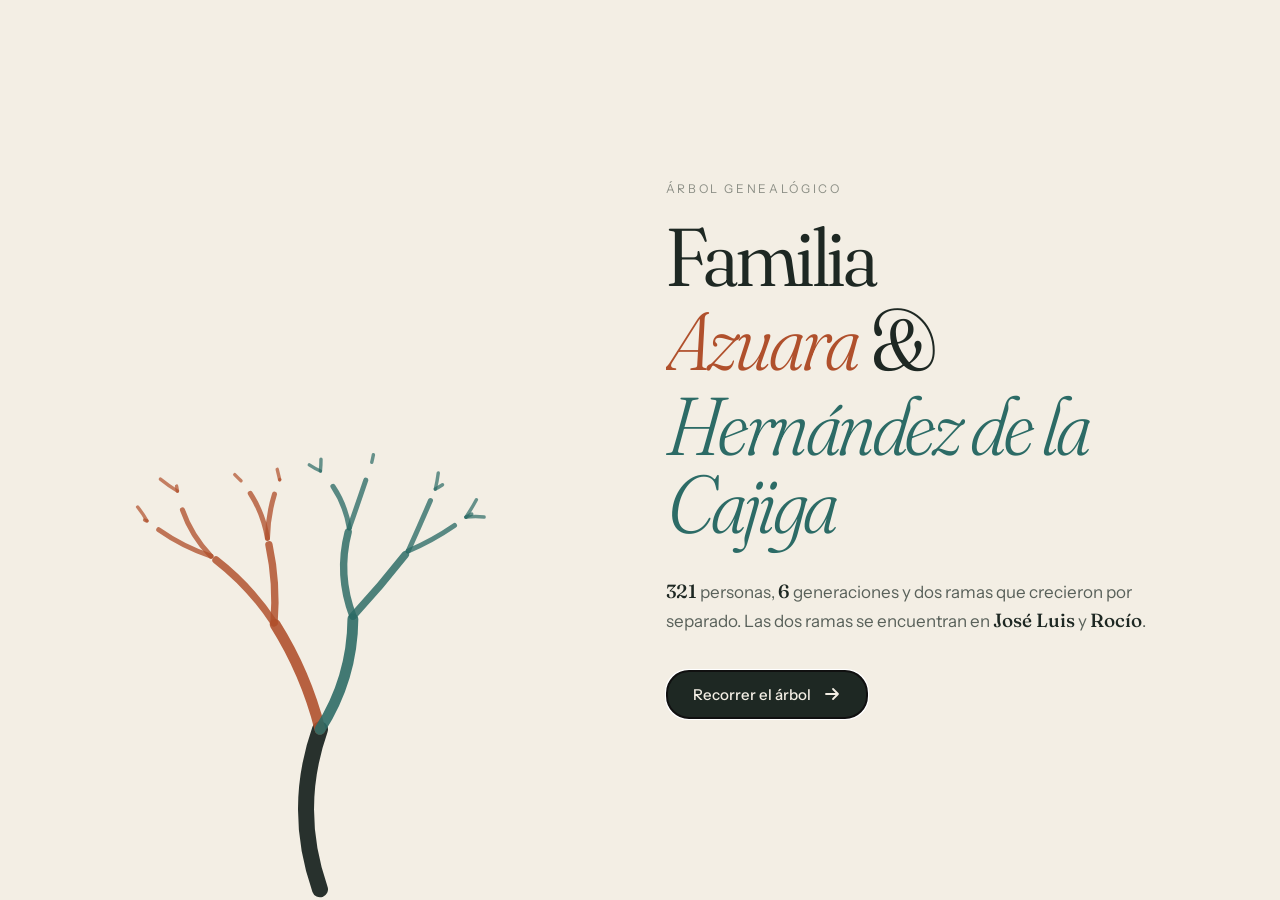
==== sin-fotos.html @ a9034e9d "Primera versión del árbol genealógico (con y sin fotos) Co-Authored-By: Claude Opus 5.5 <noreply@ant" ====
<!doctype html>
<html lang="es">
<head>
<meta charset="utf-8">
<meta name="viewport" content="width=device-width, initial-scale=1, viewport-fit=cover">
<title>Familia Azuara · Hernández de la Cajiga</title>
<meta name="robots" content="noindex, nofollow">
<meta name="description" content="Árbol genealógico de la familia Azuara y Hernández de la Cajiga.">
<link rel="preconnect" href="https://fonts.googleapis.com">
<link rel="preconnect" href="https://fonts.gstatic.com" crossorigin>
<link href="https://fonts.googleapis.com/css2?family=Fraunces:ital,opsz,wght,SOFT@0,9..144,300..700,50;1,9..144,300..600,50&family=Instrument+Sans:wght@400;500;600&display=swap" rel="stylesheet">
<link rel="stylesheet" href="assets/arbol.css">
</head>
<!-- data-modo: "sin-fotos" usa placas tipográficas, sin espacio para foto.
     data-datos: ruta al JSON de la familia. -->
<body data-modo="sin-fotos" data-datos="datos/familia.json">
<div id="app"></div>
<script src="assets/vendor/d3-7.9.0.min.js"></script>
<script src="assets/arbol.js"></script>
</body>
</html>
---- assets/arbol.css ----
/* Árbol genealógico · Familia Azuara · Hernández de la Cajiga */

:root {
  --papel: #f3eee4;
  --papel-2: #ebe4d6;
  --tarjeta: #fffdf8;
  --tarjeta-pareja: #f8f4ec;
  --borde: #e0d5c2;
  --tinta: #1e2823;
  --tinta-2: #59615a;
  --tinta-3: #8c8f86;
  --linea: #b3a68f;
  --azuara: #b0502c;
  --azuara-suave: #f1dccf;
  --hernandez: #2c6b66;
  --hernandez-suave: #d3e5e1;
  --oro: #b2852a;
  --sombra: 0 1px 0 rgba(60, 45, 20, .04), 0 6px 18px -8px rgba(60, 45, 20, .25);
  --serif: "Fraunces", "Iowan Old Style", Georgia, serif;
  --sans: "Instrument Sans", system-ui, -apple-system, "Segoe UI", sans-serif;
  --ease: cubic-bezier(.2, .7, .2, 1);
  color-scheme: light;
}

@media (prefers-color-scheme: dark) {
  :root:not([data-theme="light"]) {
    --papel: #121815;
    --papel-2: #18201c;
    --tarjeta: #1c2420;
    --tarjeta-pareja: #18201c;
    --borde: #2d3832;
    --tinta: #ece5d6;
    --tinta-2: #b0ab9e;
    --tinta-3: #7d7f76;
    --linea: #53605a;
    --azuara: #e28b64;
    --azuara-suave: #3a2a22;
    --hernandez: #72b8ae;
    --hernandez-suave: #1f3532;
    --oro: #d8ad57;
    --sombra: 0 1px 0 rgba(0, 0, 0, .2), 0 8px 20px -10px rgba(0, 0, 0, .7);
    color-scheme: dark;
  }
}
:root[data-theme="dark"] {
  --papel: #121815;
  --papel-2: #18201c;
  --tarjeta: #1c2420;
  --tarjeta-pareja: #18201c;
  --borde: #2d3832;
  --tinta: #ece5d6;
  --tinta-2: #b0ab9e;
  --tinta-3: #7d7f76;
  --linea: #53605a;
  --azuara: #e28b64;
  --azuara-suave: #3a2a22;
  --hernandez: #72b8ae;
  --hernandez-suave: #1f3532;
  --oro: #d8ad57;
  --sombra: 0 1px 0 rgba(0, 0, 0, .2), 0 8px 20px -10px rgba(0, 0, 0, .7);
  color-scheme: dark;
}

* { box-sizing: border-box; }
html, body { margin: 0; height: 100%; }
body {
  background: var(--papel);
  color: var(--tinta);
  font-family: var(--sans);
  font-size: 15px;
  overflow: hidden;
  -webkit-font-smoothing: antialiased;
  -webkit-tap-highlight-color: transparent;
}
button { font: inherit; color: inherit; }

/* grano de papel */
.grano {
  position: fixed; inset: 0; pointer-events: none; z-index: 1; opacity: .35;
  background-image: url("data:image/svg+xml;utf8,<svg xmlns='http://www.w3.org/2000/svg' width='180' height='180'><filter id='n'><feTurbulence type='fractalNoise' baseFrequency='.85' numOctaves='2' stitchTiles='stitch'/><feColorMatrix values='0 0 0 0 .45  0 0 0 0 .38  0 0 0 0 .28  0 0 0 .09 0'/></filter><rect width='100%' height='100%' filter='url(%23n)'/></svg>");
  mix-blend-mode: multiply;
}
@media (prefers-color-scheme: dark) { :root:not([data-theme="light"]) .grano { mix-blend-mode: screen; opacity: .12; } }
:root[data-theme="dark"] .grano { mix-blend-mode: screen; opacity: .12; }

/* ───────── lienzo ───────── */
#lienzo { position: fixed; inset: 0; width: 100%; height: 100%; display: block; touch-action: none; cursor: grab; z-index: 0; }
#lienzo:active { cursor: grabbing; }

.cabecera-rama .titulo { font-family: var(--serif); font-size: 64px; font-weight: 400; font-variation-settings: "opsz" 144, "SOFT" 50; fill: var(--tinta); letter-spacing: -.02em; }
.cabecera-rama .titulo tspan.cursiva { font-style: italic; font-weight: 300; }
.cabecera-rama .sub { font-family: var(--sans); font-size: 15px; letter-spacing: .14em; text-transform: uppercase; fill: var(--tinta-3); }
.cabecera-rama .regla { stroke-width: 3; }
.cabecera-rama.azuara .regla { stroke: var(--azuara); }
.cabecera-rama.hernandez .regla { stroke: var(--hernandez); }

.enlace, .lazo, .puente { vector-effect: non-scaling-stroke; }
.enlace { fill: none; stroke: var(--linea); stroke-width: 1.6; stroke-linecap: round; transition: stroke .3s, stroke-width .3s, opacity .35s; }
.lazo { fill: none; stroke: var(--linea); stroke-width: 1.4; stroke-dasharray: 2 4; stroke-linecap: round; transition: opacity .35s; }
.puente { fill: none; stroke: var(--oro); stroke-width: 1.6; stroke-dasharray: 1 7; stroke-linecap: round; opacity: .32; transition: opacity .35s, stroke-width .3s; }
.puente.principal { stroke-width: 3; stroke-dasharray: 2 8; opacity: .9; }

.nudo { cursor: pointer; }
.nudo circle.base { fill: var(--papel); stroke: var(--linea); stroke-width: 1.6; transition: fill .2s, stroke .2s, r .2s; }
.nudo:hover circle.base { fill: var(--tinta); stroke: var(--tinta); }
.nudo text { font-family: var(--sans); font-size: 10px; font-weight: 600; fill: var(--tinta-2); text-anchor: middle; dominant-baseline: central; pointer-events: none; }
.nudo:hover text { fill: var(--papel); }
.nudo.cerrado circle.base { fill: var(--tinta); stroke: var(--tinta); }
.nudo.cerrado text { fill: var(--papel); }
.nudo .hit { fill: transparent; }
.nudo.fantasma circle.base { stroke: var(--oro); stroke-dasharray: 2 2; }
.nudo.fantasma text { fill: var(--oro); font-size: 11px; }
.nudo.fantasma:hover circle.base { fill: var(--oro); stroke: var(--oro); }
.nudo.fantasma:hover text { fill: var(--papel); }

.tarjeta { cursor: pointer; transition: opacity .35s var(--ease); }
.tarjeta .fondo { fill: var(--tarjeta); stroke: var(--borde); stroke-width: 1; transition: stroke .25s, fill .25s; filter: drop-shadow(0 4px 8px rgba(70, 50, 20, .08)); }
.tarjeta.pareja .fondo { fill: var(--tarjeta-pareja); stroke-dasharray: 3 3; }
.tarjeta .riel { transition: height .3s; }
.tarjeta.azuara .riel { fill: var(--azuara); }
.tarjeta.hernandez .riel { fill: var(--hernandez); }
.tarjeta.pareja .riel { fill: var(--linea); }
.tarjeta .nombre { font-family: var(--serif); font-size: 15.5px; font-weight: 450; font-variation-settings: "opsz" 24, "SOFT" 50; fill: var(--tinta); }
.tarjeta .apellidos { font-family: var(--sans); font-size: 10.5px; font-weight: 500; letter-spacing: .09em; text-transform: uppercase; fill: var(--tinta-2); transition: opacity .3s; }
.tarjeta.pareja .nombre { font-size: 14.5px; fill: var(--tinta-2); }
.tarjeta:hover .fondo { stroke: var(--tinta-2); }
.tarjeta.elegida .fondo { stroke: var(--tinta); stroke-width: 2; stroke-dasharray: none; }
.tarjeta .foto-hueco { fill: var(--papel-2); stroke: var(--borde); stroke-dasharray: 2 3; }
.tarjeta.azuara .foto-hueco { fill: var(--azuara-suave); }
.tarjeta.hernandez .foto-hueco { fill: var(--hernandez-suave); }
.tarjeta .iniciales { font-family: var(--serif); font-style: italic; font-size: 15px; fill: var(--tinta-2); text-anchor: middle; dominant-baseline: central; }
.tarjeta .foto-aro { fill: none; stroke: var(--tarjeta); stroke-width: 2; }
.tarjeta .pulso { fill: none; stroke: var(--oro); stroke-width: 2; opacity: 0; pointer-events: none; transform-box: fill-box; transform-origin: center; }
.tarjeta.pulsando .pulso { animation: pulso 1.6s var(--ease) 2; }
@keyframes pulso { 0% { opacity: .9; transform: scale(1); } 100% { opacity: 0; transform: scale(1.18, 1.6); } }

.grupo .fondo { fill: none; stroke: var(--linea); stroke-dasharray: 2 4; }
.grupo text { font-family: var(--serif); font-style: italic; font-size: 14px; fill: var(--tinta-2); }
.grupo .nota { font-family: var(--sans); font-style: normal; font-size: 10px; letter-spacing: .08em; text-transform: uppercase; fill: var(--tinta-3); }

/* enfoque: atenuar lo que no es parte del linaje */
svg.enfoque .tarjeta:not(.linaje), svg.enfoque .grupo { opacity: .16; }
svg.enfoque .enlace:not(.linaje), svg.enfoque .lazo:not(.linaje) { opacity: .12; }
svg.enfoque .enlace.linaje { stroke: var(--tinta); stroke-width: 2.2; }
svg.enfoque .puente:not(.linaje) { opacity: .1; }
svg.enfoque .puente.linaje { opacity: 1; stroke-width: 2.4; }
svg.enfoque .nudo:not(.linaje) { opacity: .2; }
svg.lejos .apellidos { opacity: 0; }

/* ───────── barra superior ───────── */
.barra {
  position: fixed; z-index: 10; top: 0; left: 0; right: 0;
  display: flex; align-items: center; gap: 18px;
  padding: max(14px, env(safe-area-inset-top)) 22px 14px;
  pointer-events: none;
}
.barra > * { pointer-events: auto; }
.barra::before { content: ""; position: absolute; inset: 0 0 -28px; z-index: -1; pointer-events: none; background: linear-gradient(var(--papel) 35%, color-mix(in srgb, var(--papel) 0%, transparent)); }
.marca { display: flex; align-items: baseline; gap: 12px; text-decoration: none; color: inherit; white-space: nowrap; }
.marca .sello {
  font-family: var(--serif); font-style: italic; font-size: 19px; width: 40px; height: 40px; border-radius: 50%;
  display: grid; place-items: center; background: var(--tinta); color: var(--papel); align-self: center;
  font-variation-settings: "opsz" 40, "SOFT" 100;
}
.marca .texto { font-family: var(--serif); font-size: 19px; font-weight: 450; letter-spacing: -.01em; }
.marca .texto em { font-weight: 300; color: var(--tinta-2); }

.buscador { position: relative; margin-left: auto; width: min(360px, 40vw); }
.buscador input {
  width: 100%; height: 42px; border-radius: 21px; border: 1px solid var(--borde);
  background: color-mix(in srgb, var(--tarjeta) 88%, transparent); backdrop-filter: blur(10px); -webkit-backdrop-filter: blur(10px);
  padding: 0 16px 0 40px; font: 500 14.5px var(--sans); color: var(--tinta); outline: none;
  transition: border-color .2s, box-shadow .2s;
}
.buscador input::placeholder { color: var(--tinta-3); }
.buscador input:focus { border-color: var(--tinta-2); box-shadow: 0 0 0 4px color-mix(in srgb, var(--tinta) 8%, transparent); }
.buscador svg { position: absolute; z-index: 1; pointer-events: none; left: 14px; top: 13px; width: 16px; height: 16px; stroke: var(--tinta-3); fill: none; stroke-width: 2; }
.buscador kbd { position: absolute; right: 12px; top: 11px; font: 500 11px var(--sans); color: var(--tinta-3); border: 1px solid var(--borde); border-radius: 5px; padding: 1px 6px; }
.buscador input:focus + kbd, .buscador input:not(:placeholder-shown) + kbd { display: none; }
.resultados {
  position: absolute; top: 50px; left: 0; right: 0; margin: 0; padding: 6px; list-style: none;
  background: var(--tarjeta); border: 1px solid var(--borde); border-radius: 16px; box-shadow: var(--sombra);
  max-height: min(60vh, 440px); overflow: auto;
  opacity: 0; transform: translateY(-6px); pointer-events: none; transition: opacity .18s, transform .18s var(--ease);
}
.resultados.abierto { opacity: 1; transform: none; pointer-events: auto; }
.resultados li { display: flex; align-items: center; gap: 12px; padding: 9px 10px; border-radius: 10px; cursor: pointer; }
.resultados li[aria-selected="true"], .resultados li:hover { background: var(--papel-2); }
.resultados .punto { width: 8px; height: 8px; border-radius: 50%; flex: none; }
.resultados .n { font-family: var(--serif); font-size: 15.5px; }
.resultados .n mark { background: none; color: inherit; text-decoration: underline; text-decoration-color: var(--oro); text-decoration-thickness: 2px; text-underline-offset: 3px; }
.resultados .d { font-size: 12px; color: var(--tinta-3); margin-top: 1px; }
.resultados .vacio { color: var(--tinta-3); cursor: default; font-size: 14px; }

.ramas { display: flex; gap: 4px; padding: 4px; border-radius: 22px; border: 1px solid var(--borde); background: color-mix(in srgb, var(--tarjeta) 88%, transparent); backdrop-filter: blur(10px); -webkit-backdrop-filter: blur(10px); }
.ramas button { border: 0; background: none; padding: 7px 14px; border-radius: 18px; cursor: pointer; font-size: 13.5px; font-weight: 500; color: var(--tinta-2); display: flex; align-items: center; gap: 8px; transition: background .2s, color .2s; white-space: nowrap; }
.ramas button:hover { background: var(--papel-2); color: var(--tinta); }
.ramas .corto { display: none; }
.ramas button i { width: 8px; height: 8px; border-radius: 50%; display: inline-block; }

/* ───────── controles ───────── */
.controles { position: fixed; z-index: 10; left: 22px; bottom: max(22px, env(safe-area-inset-bottom)); display: flex; flex-direction: column; gap: 10px; align-items: flex-start; }
.zoom { display: flex; flex-direction: column; border: 1px solid var(--borde); border-radius: 14px; overflow: hidden; background: var(--tarjeta); box-shadow: var(--sombra); }
.zoom button { width: 42px; height: 40px; border: 0; background: none; cursor: pointer; display: grid; place-items: center; }
.zoom button + button { border-top: 1px solid var(--borde); }
.zoom button:hover { background: var(--papel-2); }
.zoom svg { width: 16px; height: 16px; stroke: var(--tinta); fill: none; stroke-width: 1.8; stroke-linecap: round; }
.leyenda { font-size: 12px; color: var(--tinta-2); display: grid; gap: 6px; padding: 12px 14px; border-radius: 14px; background: color-mix(in srgb, var(--tarjeta) 85%, transparent); border: 1px solid var(--borde); backdrop-filter: blur(8px); -webkit-backdrop-filter: blur(8px); }
.leyenda div { display: flex; align-items: center; gap: 10px; }
.leyenda svg { width: 28px; height: 10px; flex: none; }

.minimapa { position: fixed; z-index: 10; right: 22px; bottom: max(22px, env(safe-area-inset-bottom)); width: 200px; height: 130px; border-radius: 14px; border: 1px solid var(--borde); background: color-mix(in srgb, var(--tarjeta) 90%, transparent); box-shadow: var(--sombra); cursor: crosshair; transition: right .45s var(--ease), opacity .3s; }

.aviso {
  position: fixed; z-index: 12; left: 50%; bottom: max(26px, env(safe-area-inset-bottom)); transform: translate(-50%, 20px);
  background: var(--tinta); color: var(--papel); font-size: 13.5px; padding: 11px 18px; border-radius: 22px; opacity: 0;
  transition: opacity .4s, transform .5s var(--ease); pointer-events: none; white-space: nowrap; box-shadow: var(--sombra);
}
.aviso.visible { opacity: 1; transform: translate(-50%, 0); }

/* ───────── ficha (panel lateral) ───────── */
.ficha {
  position: fixed; z-index: 20; top: 72px; right: 12px; bottom: 12px; width: 384px;
  background: var(--tarjeta); border: 1px solid var(--borde); border-radius: 22px; box-shadow: 0 30px 60px -30px rgba(40, 30, 10, .45);
  transform: translateX(calc(100% + 30px)); transition: transform .55s var(--ease);
  display: flex; flex-direction: column; overflow: hidden;
}
.ficha.abierta { transform: none; }
body.ficha-abierta .minimapa { right: 420px; opacity: 0; pointer-events: none; }
.ficha .cerrar { position: absolute; top: 14px; right: 14px; width: 36px; height: 36px; border-radius: 50%; border: 1px solid var(--borde); background: var(--tarjeta); cursor: pointer; display: grid; place-items: center; z-index: 2; }
.ficha .cerrar:hover { background: var(--papel-2); }
.ficha .cerrar svg { width: 14px; height: 14px; stroke: var(--tinta); stroke-width: 2; stroke-linecap: round; }
.ficha .agarre { display: none; }
.ficha .contenido { overflow: auto; padding: 28px 26px 30px; flex: 1; }
.ficha .contenido > * { animation: entrar .55s var(--ease) both; }
.ficha .contenido > *:nth-child(2) { animation-delay: .04s; }
.ficha .contenido > *:nth-child(3) { animation-delay: .08s; }
.ficha .contenido > *:nth-child(4) { animation-delay: .12s; }
.ficha .contenido > *:nth-child(5) { animation-delay: .16s; }
.ficha .contenido > *:nth-child(6) { animation-delay: .2s; }
.ficha .contenido > *:nth-child(n+7) { animation-delay: .24s; }
@keyframes entrar { from { opacity: 0; transform: translateY(10px); } to { opacity: 1; transform: none; } }

.retrato { width: 148px; height: 148px; border-radius: 50%; margin: 6px 0 22px; position: relative; display: grid; place-items: center; overflow: hidden; }
.retrato img { width: 100%; height: 100%; object-fit: cover; display: block; }
.retrato .hueco { position: absolute; inset: 0; border-radius: 50%; border: 1.5px dashed var(--linea); display: grid; place-items: center; text-align: center; }
.retrato .hueco span { font-family: var(--serif); font-style: italic; font-size: 46px; color: var(--tinta-2); font-variation-settings: "opsz" 96, "SOFT" 100; }
.retrato.azuara { background: var(--azuara-suave); }
.retrato.hernandez { background: var(--hernandez-suave); }
.monograma { font-family: var(--serif); font-style: italic; font-size: 88px; line-height: .9; font-weight: 300; margin: 0 0 14px; font-variation-settings: "opsz" 144, "SOFT" 100; }
.monograma.azuara { color: var(--azuara); }
.monograma.hernandez { color: var(--hernandez); }

.etiqueta { display: inline-flex; align-items: center; gap: 8px; font-size: 11.5px; font-weight: 600; letter-spacing: .12em; text-transform: uppercase; color: var(--tinta-2); }
.etiqueta i { width: 8px; height: 8px; border-radius: 50%; }
.ficha h2 { font-family: var(--serif); font-weight: 400; font-size: 34px; line-height: 1.08; margin: 10px 0 6px; letter-spacing: -.015em; font-variation-settings: "opsz" 72, "SOFT" 50; padding-right: 30px; }
.ficha h2 .ap { display: block; font-style: italic; font-weight: 300; color: var(--tinta-2); }
.ficha .resumen { color: var(--tinta-2); line-height: 1.5; margin: 12px 0 4px; font-size: 14.5px; }
.ficha h3 { font-size: 11.5px; font-weight: 600; letter-spacing: .14em; text-transform: uppercase; color: var(--tinta-3); margin: 26px 0 10px; display: flex; align-items: center; gap: 10px; }
.ficha h3::after { content: ""; flex: 1; height: 1px; background: var(--borde); }
.chips { display: flex; flex-wrap: wrap; gap: 8px; }
.chip { display: inline-flex; align-items: center; gap: 9px; padding: 6px 12px 6px 6px; border-radius: 22px; border: 1px solid var(--borde); background: var(--tarjeta); cursor: pointer; font-size: 14px; transition: background .2s, border-color .2s, transform .2s var(--ease); text-align: left; }
.chip:hover { background: var(--papel-2); border-color: var(--tinta-3); transform: translateY(-1px); }
.chip .av { width: 26px; height: 26px; border-radius: 50%; display: grid; place-items: center; font-family: var(--serif); font-style: italic; font-size: 12px; flex: none; overflow: hidden; }
.chip .av img { width: 100%; height: 100%; object-fit: cover; }
.chip .av.azuara { background: var(--azuara-suave); color: var(--azuara); }
.chip .av.hernandez { background: var(--hernandez-suave); color: var(--hernandez); }
.chip .av.otra { background: var(--papel-2); color: var(--tinta-2); }
.ficha .nada { color: var(--tinta-3); font-size: 14px; font-style: italic; font-family: var(--serif); }
.ficha .acciones { display: flex; gap: 8px; margin-top: 28px; flex-wrap: wrap; }
.boton { border: 1px solid var(--borde); background: var(--tarjeta); padding: 10px 16px; border-radius: 22px; cursor: pointer; font-size: 13.5px; font-weight: 500; transition: background .2s; }
.boton:hover { background: var(--papel-2); }
.boton.fuerte { background: var(--tinta); color: var(--papel); border-color: var(--tinta); }
.boton.fuerte:hover { background: color-mix(in srgb, var(--tinta) 85%, var(--papel)); }
.confirmar { margin-top: 24px; padding: 12px 14px; border-radius: 14px; background: color-mix(in srgb, var(--oro) 12%, transparent); color: var(--tinta-2); font-size: 13px; line-height: 1.5; }
.editor { margin-top: 18px; padding: 14px; border-radius: 14px; border: 1px dashed var(--linea); font-size: 12.5px; color: var(--tinta-2); line-height: 1.55; }
.editor code { font-size: 12px; background: var(--papel-2); padding: 1px 6px; border-radius: 5px; word-break: break-all; }
.editor ul { margin: 6px 0 0; padding-left: 18px; }

/* ───────── portada ───────── */
.portada { position: fixed; inset: 0; z-index: 40; background: var(--papel); display: grid; grid-template-columns: 1fr 1fr; align-items: center; overflow: hidden; transition: opacity .9s var(--ease), visibility .9s; }
.portada.fuera { opacity: 0; visibility: hidden; pointer-events: none; }
.portada .ilustracion { height: 100%; width: 100%; display: block; }
.portada .texto { padding: 0 8vw 0 2vw; position: relative; z-index: 2; }
.portada .kicker { font-size: 12px; letter-spacing: .22em; text-transform: uppercase; color: var(--tinta-3); margin: 0 0 22px; }
.portada h1 { font-family: var(--serif); font-weight: 350; font-size: clamp(44px, 6.4vw, 96px); line-height: .95; letter-spacing: -.03em; margin: 0; font-variation-settings: "opsz" 144, "SOFT" 50; }
.portada h1 .l { display: block; overflow: hidden; padding-bottom: .2em; margin-bottom: -.12em; }
.portada h1 .l > span { display: inline-block; transform: translateY(110%); animation: subir 1.1s var(--ease) forwards; }
.portada h1 .l:nth-child(2) > span { animation-delay: .12s; }
.portada h1 .l:nth-child(3) > span { animation-delay: .24s; }
.portada h1 em { font-weight: 300; font-style: italic; color: var(--azuara); }
.portada h1 .h { color: var(--hernandez); font-style: italic; font-weight: 300; }
@keyframes subir { to { transform: none; } }
.portada .lead { font-size: 17px; line-height: 1.55; color: var(--tinta-2); max-width: 30em; margin: 28px 0 34px; opacity: 0; animation: entrar .9s var(--ease) .6s forwards; }
.portada .lead b { font-family: var(--serif); font-weight: 500; font-size: 1.12em; color: var(--tinta); }
.portada .boton { font-size: 15px; padding: 14px 26px; opacity: 0; animation: entrar .9s var(--ease) .8s forwards; display: inline-flex; gap: 12px; align-items: center; }
.portada .boton svg { width: 18px; height: 18px; stroke: currentColor; fill: none; stroke-width: 1.8; transition: transform .3s var(--ease); }
.portada .boton:hover svg { transform: translateX(4px); }
.portada .rama-arbol { fill: none; stroke: var(--tinta); stroke-linecap: round; }
.portada .hoja { transform-box: fill-box; transform-origin: center; transform: scale(0); }
.portada .hoja.ya { animation: brotar .7s var(--ease) forwards; }
@keyframes brotar { to { transform: scale(1); } }

.cargando { position: fixed; inset: 0; display: grid; place-items: center; font-family: var(--serif); font-style: italic; color: var(--tinta-3); z-index: 50; background: var(--papel); }
.error { max-width: 34em; padding: 24px; line-height: 1.6; font-style: normal; font-family: var(--sans); color: var(--tinta-2); }

/* ───────── celular ───────── */
@media (max-width: 820px) {
  .barra { flex-wrap: wrap; gap: 10px; padding: max(10px, env(safe-area-inset-top)) 16px 10px; }
  .marca .texto { font-size: 16px; }
  .marca .texto em { display: none; }
  .marca .sello { width: 34px; height: 34px; font-size: 16px; }
  .buscador { order: 3; width: 100%; margin-left: 0; }
  .ramas { margin-left: auto; }
  .ramas button { padding: 6px 10px; font-size: 12.5px; }
  .ramas .largo { display: none; }
  .ramas .corto { display: inline; }
  .leyenda, .minimapa { display: none; }
  .controles { left: 16px; }
  .ficha { top: auto; left: 0; right: 0; bottom: 0; width: auto; height: 72vh; border-radius: 22px 22px 0 0; transform: translateY(105%); }
  .ficha .agarre { display: block; width: 40px; height: 4px; border-radius: 2px; background: var(--borde); margin: 10px auto 0; flex: none; }
  .ficha .contenido { padding: 14px 20px 30px; }
  .ficha h2 { font-size: 29px; }
  .retrato { width: 112px; height: 112px; margin-bottom: 16px; }
  .monograma { font-size: 64px; }
  .portada { grid-template-columns: 1fr; grid-template-rows: 44% 56%; }
  .portada .texto { padding: 0 24px 40px; align-self: start; }
  .portada .lead { font-size: 15.5px; margin: 18px 0 24px; }
  .aviso { white-space: normal; width: calc(100% - 32px); text-align: center; bottom: 84px; }
}

@media (prefers-reduced-motion: reduce) {
  *, *::before, *::after { animation-duration: .01ms !important; animation-delay: 0ms !important; transition-duration: .01ms !important; }
}
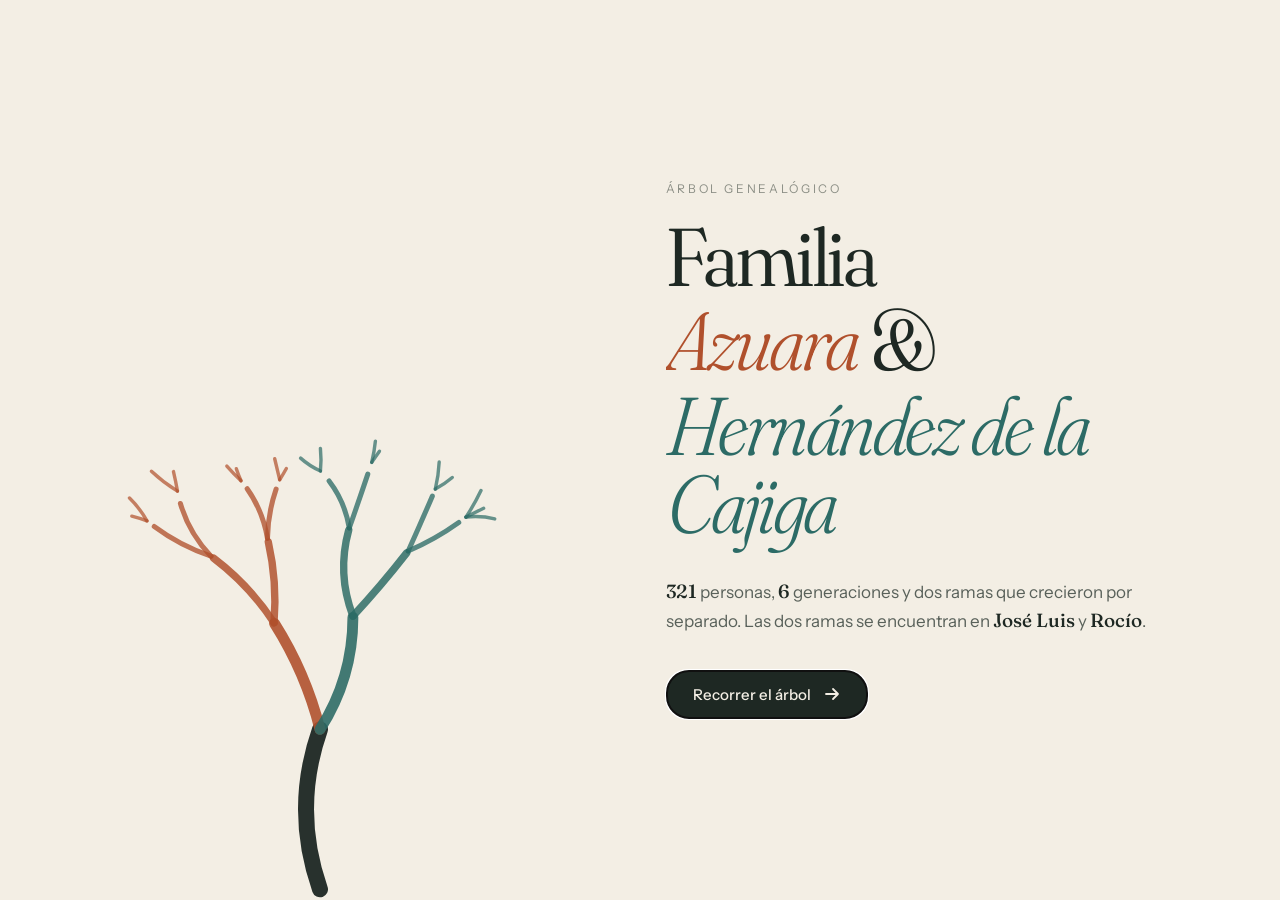
==== commit 51c331fa: "La versión sin fotos pasa a ser la página principal Co-Authored-By: Claude Opus 5.5 <noreply@anthrop" ====
--- a/sin-fotos.html
+++ b/sin-fotos.html
@@ -2,20 +2,10 @@
 <html lang="es">
 <head>
 <meta charset="utf-8">
-<meta name="viewport" content="width=device-width, initial-scale=1, viewport-fit=cover">
-<title>Familia Azuara · Hernández de la Cajiga</title>
 <meta name="robots" content="noindex, nofollow">
-<meta name="description" content="Árbol genealógico de la familia Azuara y Hernández de la Cajiga.">
-<link rel="preconnect" href="https://fonts.googleapis.com">
-<link rel="preconnect" href="https://fonts.gstatic.com" crossorigin>
-<link href="https://fonts.googleapis.com/css2?family=Fraunces:ital,opsz,wght,SOFT@0,9..144,300..700,50;1,9..144,300..600,50&family=Instrument+Sans:wght@400;500;600&display=swap" rel="stylesheet">
-<link rel="stylesheet" href="assets/arbol.css">
+<title>Árbol familiar</title>
+<script>location.replace('./' + location.search + location.hash);</script>
+<meta http-equiv="refresh" content="0; url=./">
 </head>
-<!-- data-modo: "sin-fotos" usa placas tipográficas, sin espacio para foto.
-     data-datos: ruta al JSON de la familia. -->
-<body data-modo="sin-fotos" data-datos="datos/familia.json">
-<div id="app"></div>
-<script src="assets/vendor/d3-7.9.0.min.js"></script>
-<script src="assets/arbol.js"></script>
-</body>
+<body><a href="./">Ir al árbol</a></body>
 </html>
